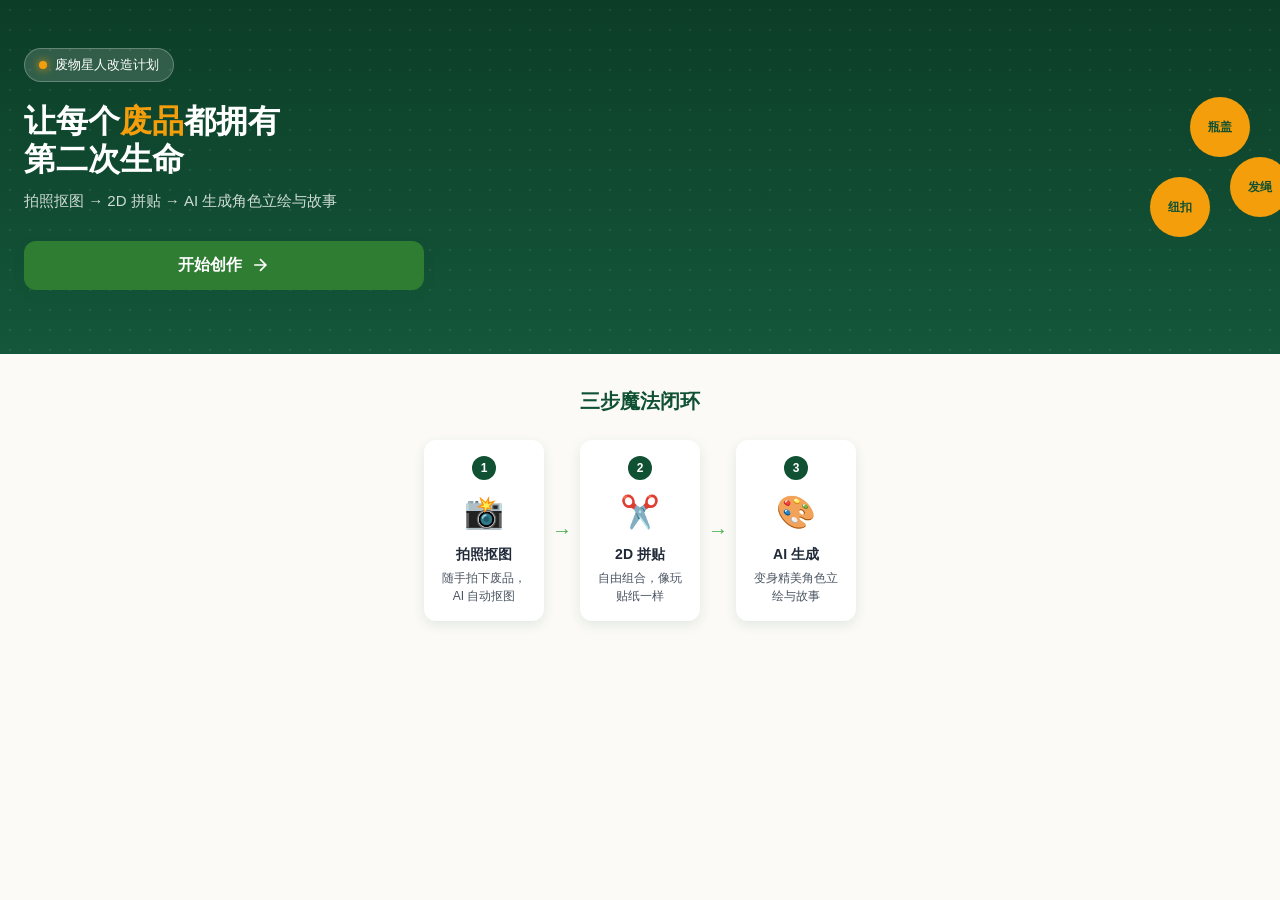
==== frontend/index.html @ fcf342a4 "feat: 废物星人改造计划 App 需求梳理 Co-authored-by: traeagent <traeagent@users.noreply.github.com>" ====
<!DOCTYPE html>
<html lang="zh-CN">
<head>
<meta charset="UTF-8">
<meta name="viewport" content="width=device-width, initial-scale=1.0, maximum-scale=1.0, user-scalable=no">
<meta name="theme-color" content="#0F5132">
<title>废物星人改造计划</title>
<link rel="stylesheet" href="css/main.css">
</head>
<body>

<div id="app">
    <!-- 首页 -->
    <div id="page-home" class="page active">
        <div class="hero">
            <div class="hero-bg"></div>
            <div class="hero-content">
                <div class="badge">
                    <span class="dot"></span>
                    废物星人改造计划
                </div>
                <h1>让每个<span class="highlight">废品</span>都拥有<br>第二次生命</h1>
                <p class="subtitle">拍照抠图 → 2D 拼贴 → AI 生成角色立绘与故事</p>
                <button class="btn-primary" onclick="App.navigate('camera')">
                    <span>开始创作</span>
                    <svg width="20" height="20" viewBox="0 0 24 24" fill="none" stroke="currentColor" stroke-width="2">
                        <path d="M5 12h14M12 5l7 7-7 7"/>
                    </svg>
                </button>
            </div>
            <div class="hero-illustration">
                <div class="character-preview">
                    <div class="part part-1">瓶盖</div>
                    <div class="part part-2">纽扣</div>
                    <div class="part part-3">发绳</div>
                </div>
            </div>
        </div>

        <div class="steps-section">
            <h2>三步魔法闭环</h2>
            <div class="steps">
                <div class="step">
                    <div class="step-num">1</div>
                    <div class="step-icon">📸</div>
                    <h3>拍照抠图</h3>
                    <p>随手拍下废品，AI 自动抠图</p>
                </div>
                <div class="step-arrow">→</div>
                <div class="step">
                    <div class="step-num">2</div>
                    <div class="step-icon">✂️</div>
                    <h3>2D 拼贴</h3>
                    <p>自由组合，像玩贴纸一样</p>
                </div>
                <div class="step-arrow">→</div>
                <div class="step">
                    <div class="step-num">3</div>
                    <div class="step-icon">🎨</div>
                    <h3>AI 生成</h3>
                    <p>变身精美角色立绘与故事</p>
                </div>
            </div>
        </div>
    </div>

    <!-- 拍照页 -->
    <div id="page-camera" class="page">
        <div class="page-header">
            <button class="btn-back" onclick="App.navigate('home')">←</button>
            <h2>拍照 / 上传</h2>
        </div>

        <div class="camera-container">
            <div id="camera-preview" class="camera-viewfinder">
                <video id="video" autoplay playsinline></video>
                <canvas id="canvas" style="display:none;"></canvas>
            </div>

            <div class="camera-actions">
                <button class="btn-secondary" onclick="App.selectFromGallery()">
                    📷 相册
                </button>
                <button class="btn-capture" id="btn-capture" onclick="App.capturePhoto()">
                    <div class="capture-ring"></div>
                </button>
                <button class="btn-secondary" onclick="App.flipCamera()">
                    🔄 翻转
                </button>
            </div>

            <input type="file" id="file-input" accept="image/*" style="display:none;" onchange="App.handleFileSelect(event)">
        </div>
    </div>

    <!-- 抠图预览页 -->
    <div id="page-removebg" class="page">
        <div class="page-header">
            <button class="btn-back" onclick="App.navigate('camera')">←</button>
            <h2>抠图预览</h2>
        </div>

        <div class="preview-container">
            <div id="removed-bg-preview" class="image-preview">
                <div class="loading-spinner" id="removing-spinner">
                    <div class="spinner"></div>
                    <p>正在 AI 抠图...</p>
                </div>
                <img id="removed-image" style="display:none;">
            </div>
        </div>

        <div class="action-buttons">
            <button class="btn-secondary" onclick="App.navigate('camera')">重新拍摄</button>
            <button class="btn-primary" id="btn-confirm-remove" onclick="App.confirmRemove()" disabled>确认抠图</button>
        </div>
    </div>

    <!-- 拼贴编辑器页 -->
    <div id="page-editor" class="page">
        <div class="page-header">
            <button class="btn-back" onclick="App.navigate('camera')">←</button>
            <h2>拼贴编辑器</h2>
            <button class="btn-text" onclick="App.addPart()">+ 添加部件</button>
        </div>

        <div class="editor-container">
            <div class="canvas-wrapper">
                <canvas id="editor-canvas"></canvas>
            </div>

            <div class="parts-tray">
                <h4>我的部件</h4>
                <div id="parts-list" class="parts-list">
                    <!-- 动态生成的部件缩略图 -->
                </div>
            </div>
        </div>

        <div class="toolbar">
            <button class="tool-btn" onclick="App.deleteSelected()" title="删除选中">🗑</button>
            <button class="tool-btn" onclick="App.bringForward()" title="上移">⬆️</button>
            <button class="tool-btn" onclick="App.sendBackward()" title="下移">⬇️</button>
        </div>

        <div class="action-buttons fixed-bottom">
            <button class="btn-secondary" onclick="App.navigate('camera')">+ 添加更多</button>
            <button class="btn-primary" id="btn-generate" onclick="App.generateCharacter()">生成角色 ✨</button>
        </div>
    </div>

    <!-- 生成中页 -->
    <div id="page-generating" class="page">
        <div class="generating-container">
            <div class="magic-icon">✨</div>
            <h2>废品星人正在觉醒...</h2>
            <div class="progress-bar">
                <div class="progress-fill" id="progress-fill"></div>
            </div>
            <p class="generating-tips" id="generating-tip">正在召唤创意能量</p>
        </div>
    </div>

    <!-- 结果页 -->
    <div id="page-result" class="page">
        <div class="page-header">
            <button class="btn-back" onclick="App.navigate('home')">←</button>
            <h2>角色档案</h2>
        </div>

        <div class="result-container">
            <div class="character-card">
                <img id="result-image" src="" alt="角色立绘">
            </div>

            <div class="character-info">
                <h3 id="result-name">角色名称</h3>
                <div class="character-story" id="result-story">
                    角色故事...
                </div>
            </div>

            <div class="share-actions">
                <button class="btn-secondary" onclick="App.saveImage()">💾 保存图片</button>
                <button class="btn-secondary" onclick="App.shareToClipboard()">📋 复制链接</button>
            </div>

            <div class="result-actions">
                <button class="btn-primary" onclick="App.createAnother()">再来一个 🔄</button>
                <button class="btn-secondary" onclick="App.navigate('home')">返回首页</button>
            </div>
        </div>
    </div>
</div>

<!-- Toast 提示 -->
<div id="toast" class="toast"></div>

<!-- 加载动画 -->
<div id="global-loader" class="global-loader" style="display:none;">
    <div class="loader-content">
        <div class="spinner large"></div>
        <p id="loader-text">加载中...</p>
    </div>
</div>

<script src="https://cdn.jsdelivr.net/npm/@imgly/background-removal@1.4.5/dist/index.min.js"></script>
<script src="js/api.js"></script>
<script src="js/camera.js"></script>
<script src="js/background-remover.js"></script>
<script src="js/canvas-editor.js"></script>
<script src="js/app.js"></script>
</body>
</html>
---- frontend/css/main.css ----
/* ============================
   废物星人改造计划 - 主样式
   ============================ */

:root {
    --green-deep: #0F5132;
    --green: #2E7D32;
    --green-soft: #4CAF50;
    --mint: #E8F5E9;
    --mint-2: #F1F8E9;
    --amber: #F59E0B;
    --amber-soft: #FEF3C7;
    --ink: #1f2937;
    --ink-soft: #4b5563;
    --line: #e5e7eb;
    --bg: #fbfaf6;
    --card: #ffffff;
    --white: #ffffff;
    --error: #ef4444;
    --success: #22c55e;

    --radius: 12px;
    --radius-lg: 18px;
    --shadow: 0 4px 12px rgba(15, 81, 50, 0.1);
    --shadow-lg: 0 8px 24px rgba(15, 81, 50, 0.15);

    --font-family: -apple-system, BlinkMacSystemFont, "PingFang SC", "Microsoft YaHei", sans-serif;
}

* {
    box-sizing: border-box;
    margin: 0;
    padding: 0;
}

html, body {
    height: 100%;
    overflow: hidden;
}

body {
    font-family: var(--font-family);
    background: var(--bg);
    color: var(--ink);
    line-height: 1.5;
    -webkit-font-smoothing: antialiased;
}

/* ============================
   页面容器
   ============================ */

#app {
    height: 100%;
    position: relative;
}

.page {
    position: absolute;
    top: 0;
    left: 0;
    right: 0;
    bottom: 0;
    display: none;
    flex-direction: column;
    background: var(--bg);
    overflow-y: auto;
}

.page.active {
    display: flex;
}

/* ============================
   首页
   ============================ */

.hero {
    position: relative;
    background: linear-gradient(180deg, #0c3d27 0%, #14573a 100%);
    color: white;
    padding: 48px 24px 64px;
    overflow: hidden;
}

.hero-bg {
    position: absolute;
    inset: 0;
    background-image:
        radial-gradient(rgba(255,255,255,.08) 1px, transparent 1px);
    background-size: 20px 20px;
}

.hero-content {
    position: relative;
    z-index: 1;
    max-width: 400px;
}

.badge {
    display: inline-flex;
    align-items: center;
    gap: 8px;
    background: rgba(255,255,255,.15);
    border: 1px solid rgba(255,255,255,.25);
    padding: 6px 14px;
    border-radius: 999px;
    font-size: 13px;
    margin-bottom: 20px;
}

.badge .dot {
    width: 8px;
    height: 8px;
    border-radius: 50%;
    background: var(--amber);
    box-shadow: 0 0 8px var(--amber);
}

.hero h1 {
    font-size: 32px;
    font-weight: 800;
    line-height: 1.2;
    margin-bottom: 12px;
}

.hero h1 .highlight {
    color: var(--amber);
}

.hero .subtitle {
    font-size: 15px;
    color: rgba(255,255,255,.8);
    margin-bottom: 28px;
}

.hero-illustration {
    position: absolute;
    right: -20px;
    top: 50%;
    transform: translateY(-50%);
    width: 160px;
    height: 200px;
}

.character-preview {
    position: relative;
    width: 100%;
    height: 100%;
}

.character-preview .part {
    position: absolute;
    width: 60px;
    height: 60px;
    border-radius: 50%;
    display: flex;
    align-items: center;
    justify-content: center;
    font-size: 12px;
    font-weight: 600;
    background: var(--amber);
    color: var(--green-deep);
}

.part-1 { top: 20px; left: 50%; transform: translateX(-50%); }
.part-2 { bottom: 40px; left: 10px; }
.part-3 { bottom: 60px; right: 10px; background: var(--green-soft); }

/* ============================
   按钮
   ============================ */

.btn-primary {
    display: inline-flex;
    align-items: center;
    justify-content: center;
    gap: 8px;
    width: 100%;
    padding: 14px 24px;
    background: var(--green);
    color: white;
    border: none;
    border-radius: var(--radius);
    font-size: 16px;
    font-weight: 600;
    cursor: pointer;
    transition: all 0.2s;
    box-shadow: var(--shadow);
}

.btn-primary:active {
    transform: scale(0.98);
    background: var(--green-deep);
}

.btn-primary:disabled {
    background: #9ca3af;
    cursor: not-allowed;
    box-shadow: none;
}

.btn-secondary {
    display: inline-flex;
    align-items: center;
    justify-content: center;
    gap: 6px;
    padding: 12px 20px;
    background: var(--card);
    color: var(--ink);
    border: 1px solid var(--line);
    border-radius: var(--radius);
    font-size: 14px;
    font-weight: 500;
    cursor: pointer;
    transition: all 0.2s;
}

.btn-secondary:active {
    background: var(--mint);
}

.btn-text {
    background: none;
    border: none;
    color: var(--green);
    font-size: 14px;
    font-weight: 500;
    cursor: pointer;
    padding: 8px 12px;
}

.btn-back {
    background: none;
    border: none;
    font-size: 24px;
    cursor: pointer;
    padding: 8px 12px;
    margin-left: -8px;
}

/* ============================
   页面头部
   ============================ */

.page-header {
    display: flex;
    align-items: center;
    gap: 8px;
    padding: 12px 16px;
    background: var(--card);
    border-bottom: 1px solid var(--line);
    position: sticky;
    top: 0;
    z-index: 10;
}

.page-header h2 {
    flex: 1;
    font-size: 18px;
    font-weight: 600;
}

/* ============================
   三步闭环展示
   ============================ */

.steps-section {
    padding: 32px 24px;
}

.steps-section h2 {
    font-size: 20px;
    font-weight: 700;
    text-align: center;
    margin-bottom: 24px;
    color: var(--green-deep);
}

.steps {
    display: flex;
    align-items: center;
    justify-content: center;
    gap: 8px;
}

.step {
    text-align: center;
    padding: 16px;
    background: var(--card);
    border-radius: var(--radius);
    box-shadow: var(--shadow);
    flex: 1;
    max-width: 120px;
}

.step-num {
    width: 24px;
    height: 24px;
    border-radius: 50%;
    background: var(--green-deep);
    color: white;
    font-size: 12px;
    font-weight: 700;
    display: flex;
    align-items: center;
    justify-content: center;
    margin: 0 auto 8px;
}

.step-icon {
    font-size: 32px;
    margin-bottom: 8px;
}

.step h3 {
    font-size: 14px;
    font-weight: 600;
    margin-bottom: 4px;
}

.step p {
    font-size: 12px;
    color: var(--ink-soft);
}

.step-arrow {
    font-size: 20px;
    color: var(--green-soft);
}

/* ============================
   拍照页
   ============================ */

.camera-container {
    flex: 1;
    display: flex;
    flex-direction: column;
    background: #000;
}

.camera-viewfinder {
    flex: 1;
    position: relative;
    display: flex;
    align-items: center;
    justify-content: center;
    background: #000;
    overflow: hidden;
}

.camera-viewfinder video {
    width: 100%;
    height: 100%;
    object-fit: cover;
}

.camera-actions {
    display: flex;
    align-items: center;
    justify-content: space-around;
    padding: 20px;
    background: rgba(0,0,0,0.9);
}

.btn-capture {
    width: 72px;
    height: 72px;
    border-radius: 50%;
    background: white;
    border: 4px solid rgba(255,255,255,0.3);
    cursor: pointer;
    display: flex;
    align-items: center;
    justify-content: center;
    transition: transform 0.1s;
}

.btn-capture:active {
    transform: scale(0.9);
}

.capture-ring {
    width: 56px;
    height: 56px;
    border-radius: 50%;
    background: var(--error);
}

/* ============================
   预览页
   ============================ */

.preview-container {
    flex: 1;
    display: flex;
    align-items: center;
    justify-content: center;
    padding: 24px;
    background: var(--mint-2);
}

.image-preview {
    position: relative;
    max-width: 100%;
    max-height: 100%;
    border-radius: var(--radius-lg);
    overflow: hidden;
    box-shadow: var(--shadow-lg);
    background: white;
}

.image-preview img {
    max-width: 100%;
    max-height: 50vh;
    display: block;
}

/* ============================
   编辑器页
   ============================ */

.editor-container {
    flex: 1;
    display: flex;
    flex-direction: column;
    overflow: hidden;
}

.canvas-wrapper {
    flex: 1;
    display: flex;
    align-items: center;
    justify-content: center;
    background: repeating-conic-gradient(#f0f0f0 0% 25%, #e8e8e8 0% 50%) 50% / 20px 20px;
    overflow: hidden;
}

#editor-canvas {
    max-width: 100%;
    max-height: 50vh;
    background: white;
    box-shadow: var(--shadow-lg);
}

.parts-tray {
    padding: 12px 16px;
    background: var(--card);
    border-top: 1px solid var(--line);
}

.parts-tray h4 {
    font-size: 12px;
    color: var(--ink-soft);
    margin-bottom: 8px;
}

.parts-list {
    display: flex;
    gap: 8px;
    overflow-x: auto;
    padding-bottom: 8px;
}

.parts-list .part-thumb {
    width: 56px;
    height: 56px;
    border-radius: 8px;
    background: var(--mint);
    border: 2px solid transparent;
    cursor: pointer;
    flex-shrink: 0;
    overflow: hidden;
}

.parts-list .part-thumb.selected {
    border-color: var(--green);
}

.parts-list .part-thumb img {
    width: 100%;
    height: 100%;
    object-fit: contain;
}

.toolbar {
    display: flex;
    justify-content: center;
    gap: 12px;
    padding: 8px;
    background: var(--card);
    border-top: 1px solid var(--line);
}

.tool-btn {
    width: 44px;
    height: 44px;
    border-radius: 8px;
    background: var(--bg);
    border: 1px solid var(--line);
    font-size: 18px;
    cursor: pointer;
}

.action-buttons {
    display: flex;
    gap: 12px;
    padding: 16px;
    background: var(--card);
    border-top: 1px solid var(--line);
}

.action-buttons.fixed-bottom {
    position: sticky;
    bottom: 0;
}

/* ============================
   生成中页
   ============================ */

.generating-container {
    flex: 1;
    display: flex;
    flex-direction: column;
    align-items: center;
    justify-content: center;
    padding: 48px 24px;
    text-align: center;
}

.magic-icon {
    font-size: 64px;
    margin-bottom: 24px;
    animation: pulse 1.5s ease-in-out infinite;
}

@keyframes pulse {
    0%, 100% { transform: scale(1); opacity: 1; }
    50% { transform: scale(1.1); opacity: 0.8; }
}

.generating-container h2 {
    font-size: 24px;
    margin-bottom: 32px;
    color: var(--green-deep);
}

.progress-bar {
    width: 100%;
    max-width: 280px;
    height: 8px;
    background: var(--mint);
    border-radius: 4px;
    overflow: hidden;
    margin-bottom: 16px;
}

.progress-fill {
    height: 100%;
    background: linear-gradient(90deg, var(--green), var(--green-soft));
    border-radius: 4px;
    transition: width 0.3s;
    width: 0%;
}

.generating-tips {
    color: var(--ink-soft);
    font-size: 14px;
}

/* ============================
   结果页
   ============================ */

.result-container {
    flex: 1;
    padding: 16px;
    overflow-y: auto;
}

.character-card {
    background: var(--card);
    border-radius: var(--radius-lg);
    overflow: hidden;
    box-shadow: var(--shadow-lg);
    margin-bottom: 16px;
}

.character-card img {
    width: 100%;
    display: block;
}

.character-info {
    background: var(--card);
    border-radius: var(--radius);
    padding: 20px;
    margin-bottom: 16px;
    box-shadow: var(--shadow);
}

.character-info h3 {
    font-size: 20px;
    color: var(--green-deep);
    margin-bottom: 12px;
}

.character-story {
    font-size: 14px;
    color: var(--ink-soft);
    line-height: 1.8;
    white-space: pre-line;
}

.share-actions, .result-actions {
    display: flex;
    gap: 12px;
    margin-bottom: 12px;
}

.share-actions .btn-secondary,
.result-actions .btn-secondary {
    flex: 1;
}

/* ============================
   加载动画
   ============================ */

.loading-spinner {
    position: absolute;
    inset: 0;
    display: flex;
    flex-direction: column;
    align-items: center;
    justify-content: center;
    background: rgba(255,255,255,0.9);
}

.spinner {
    width: 40px;
    height: 40px;
    border: 4px solid var(--mint);
    border-top-color: var(--green);
    border-radius: 50%;
    animation: spin 0.8s linear infinite;
}

.spinner.large {
    width: 56px;
    height: 56px;
    border-width: 6px;
}

@keyframes spin {
    to { transform: rotate(360deg); }
}

.global-loader {
    position: fixed;
    inset: 0;
    background: rgba(0,0,0,0.5);
    display: flex;
    align-items: center;
    justify-content: center;
    z-index: 1000;
}

.loader-content {
    background: white;
    padding: 32px 48px;
    border-radius: var(--radius-lg);
    text-align: center;
}

.loader-content p {
    margin-top: 16px;
    color: var(--ink-soft);
}

/* ============================
   Toast 提示
   ============================ */

.toast {
    position: fixed;
    bottom: 80px;
    left: 50%;
    transform: translateX(-50%) translateY(100px);
    background: var(--ink);
    color: white;
    padding: 12px 24px;
    border-radius: 999px;
    font-size: 14px;
    opacity: 0;
    transition: all 0.3s;
    z-index: 1000;
}

.toast.show {
    transform: translateX(-50%) translateY(0);
    opacity: 1;
}

/* ============================
   响应式
   ============================ */

@media (max-width: 380px) {
    .hero h1 {
        font-size: 26px;
    }

    .step {
        padding: 12px;
    }

    .step-icon {
        font-size: 24px;
    }
}
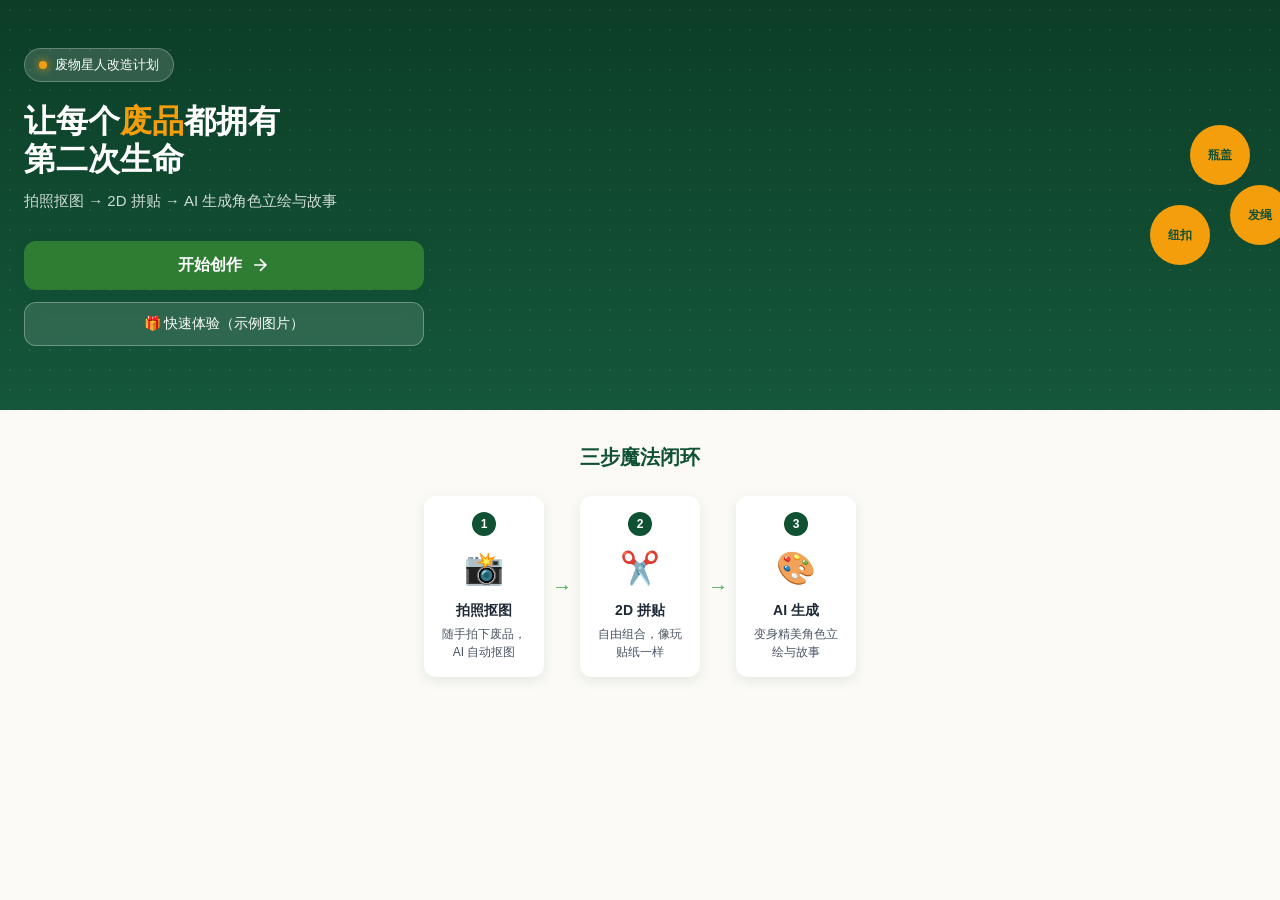
==== commit af9e59f1: "feat: 废物星人改造计划 App 需求梳理 Co-authored-by: traeagent <traeagent@users.noreply.github.com>" ====
--- a/frontend/index.html
+++ b/frontend/index.html
@@ -27,6 +27,9 @@
                         <path d="M5 12h14M12 5l7 7-7 7"/>
                     </svg>
                 </button>
+                <button class="btn-demo" onclick="App.startDemo()">
+                    🎁 快速体验（示例图片）
+                </button>
             </div>
             <div class="hero-illustration">
                 <div class="character-preview">
--- a/frontend/css/main.css
+++ b/frontend/css/main.css
@@ -134,6 +134,29 @@
     margin-bottom: 28px;
 }
 
+.btn-demo {
+    display: inline-flex;
+    align-items: center;
+    justify-content: center;
+    width: 100%;
+    margin-top: 12px;
+    padding: 12px 20px;
+    background: rgba(255,255,255,.12);
+    color: white;
+    border: 1px solid rgba(255,255,255,.3);
+    border-radius: var(--radius);
+    font-size: 14px;
+    font-weight: 500;
+    cursor: pointer;
+    transition: all 0.2s;
+    backdrop-filter: blur(8px);
+}
+
+.btn-demo:active {
+    background: rgba(255,255,255,.2);
+    transform: scale(0.98);
+}
+
 .hero-illustration {
     position: absolute;
     right: -20px;
